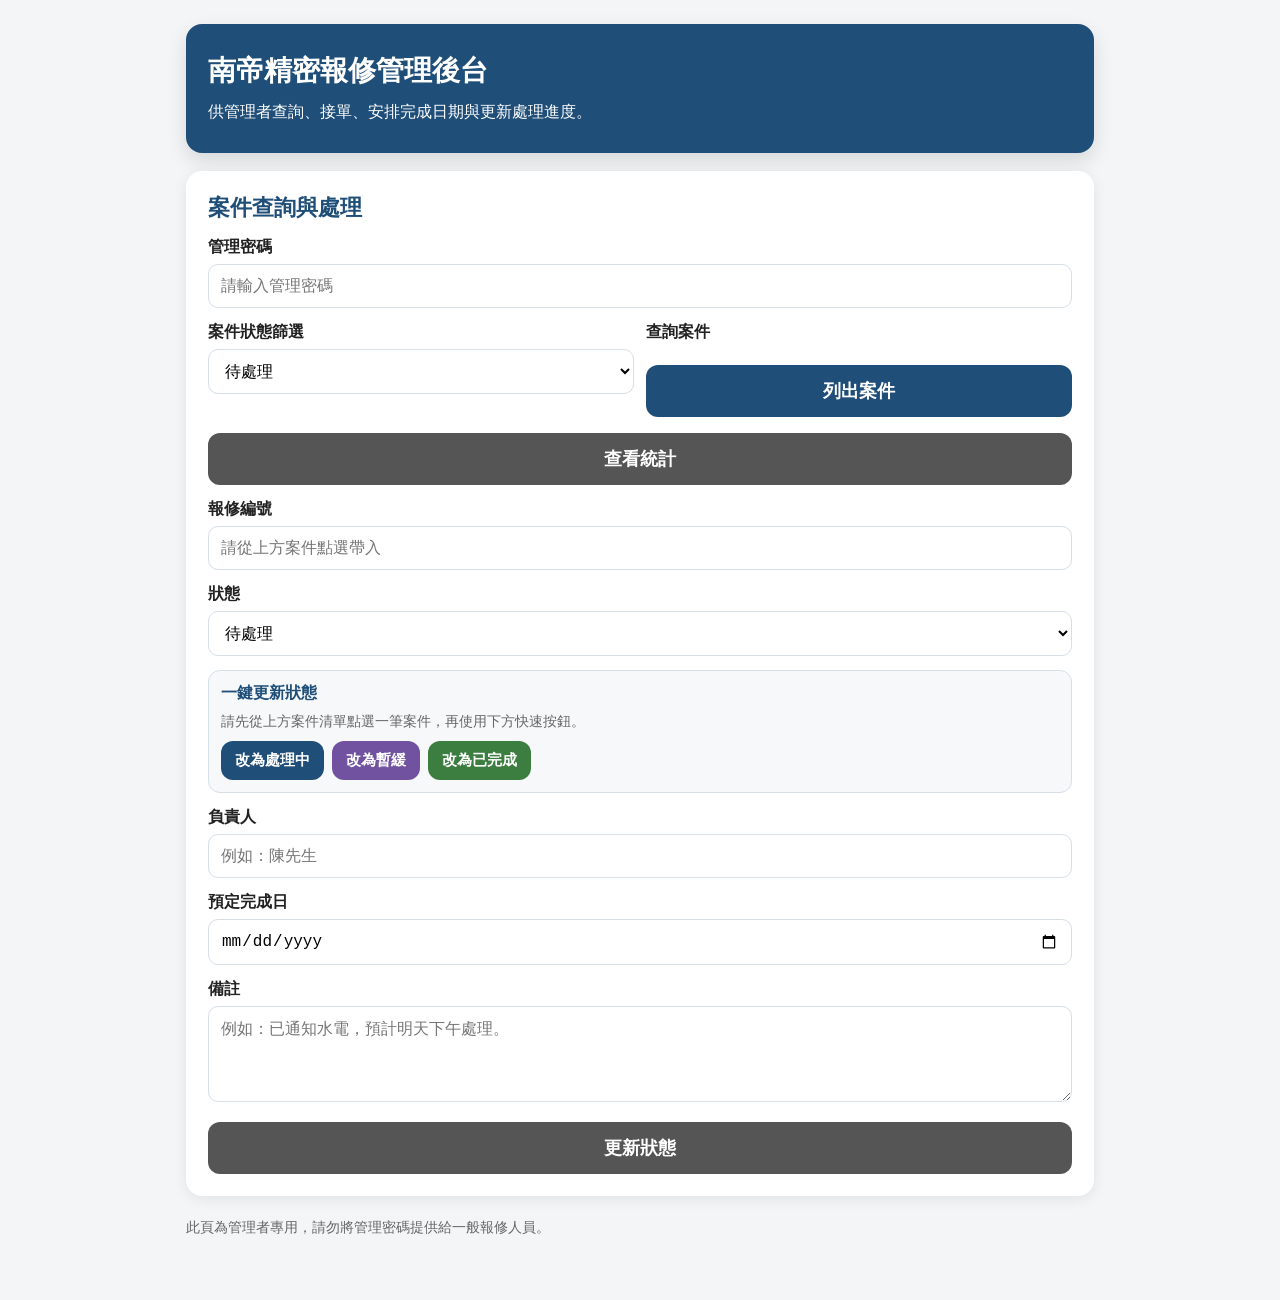
==== admin.html @ 5eed3d96 "Create separate admin dashboard" ====
<!DOCTYPE html>
<html lang="zh-Hant">
<head>
  <meta charset="UTF-8">
  <meta name="viewport" content="width=device-width, initial-scale=1.0">
  <title>南帝精密報修管理後台</title>
  <style>
    :root{--main:#1f4e79;--bg:#f3f5f7;--border:#d6dee7;--good:#eaf7ea;--bad:#fff0f0}
    *{box-sizing:border-box}body{margin:0;font-family:"Microsoft JhengHei",Arial,sans-serif;background:var(--bg);color:#222}.wrap{max-width:940px;margin:0 auto;padding:24px 16px 60px}.hero{background:var(--main);color:#fff;padding:28px 22px;border-radius:16px;margin-bottom:18px;box-shadow:0 8px 20px rgba(0,0,0,.12)}.hero h1{margin:0 0 8px;font-size:28px}.hero p{margin:0;line-height:1.7}.card{background:#fff;border-radius:16px;padding:22px;box-shadow:0 3px 14px rgba(0,0,0,.08);margin-bottom:18px}.card h2{margin:0 0 14px;font-size:22px;color:var(--main)}label{display:block;font-weight:bold;margin:14px 0 6px}input,select,textarea{width:100%;border:1px solid var(--border);border-radius:10px;padding:12px;font-size:16px;background:#fff}textarea{min-height:96px;resize:vertical}.grid2{display:grid;grid-template-columns:1fr 1fr;gap:12px}.hint{color:#666;font-size:14px;line-height:1.6;margin-top:6px}.btn{width:100%;margin-top:16px;border:0;border-radius:12px;padding:14px 18px;color:#fff;background:var(--main);font-size:18px;font-weight:bold;cursor:pointer}.btn.secondary{background:#555}.btn:disabled{opacity:.6;cursor:not-allowed}.result{display:none;margin-top:16px;padding:14px;border-radius:12px;line-height:1.7;background:#eef6ff}.success{background:var(--good)!important;border-left:5px solid #3c9d40}.error{background:var(--bad)!important;border-left:5px solid #d33}.repair-item{border:1px solid #d9e1ea;border-radius:12px;padding:14px;margin-top:12px;background:#fff}.repair-item.urgent{background:#ffeaea;border-left:5px solid #d33}.repair-id{font-size:18px;font-weight:bold;color:var(--main);margin-bottom:8px}.status{display:inline-block;font-weight:bold;border-radius:999px;padding:4px 10px;margin-bottom:8px;background:#eee}.waiting{background:#fff2cc}.doing{background:#d9eaf7}.done{background:#d9ead3}.hold{background:#eadcf8}.row{line-height:1.8;word-break:break-word}a{color:var(--main);font-weight:bold}.mini-btn{width:auto;margin:9px 0 0;padding:9px 14px;font-size:15px;border-radius:10px}.quick-actions{margin-top:14px;background:#f6f8fa;border:1px solid var(--border);border-radius:12px;padding:12px}.quick-title{color:var(--main);font-weight:bold}.quick-btn{width:auto;margin:8px 8px 0 0;padding:10px 14px;font-size:15px}.quick-btn.purple{background:#7052a0}.quick-btn.green{background:#3c7d40}.admin-selected{display:none;background:#fff8e1;border-left:5px solid #f6b400;padding:12px;border-radius:12px;margin-top:14px;line-height:1.7}.stats-grid{display:grid;grid-template-columns:repeat(4,1fr);gap:10px;margin-top:10px}.stat-box{border:1px solid var(--border);background:#fff;border-radius:12px;padding:12px}.stat-num{font-size:24px;font-weight:bold;color:var(--main)}.footer-note{color:#666;font-size:14px;line-height:1.7;margin-top:20px}@media(max-width:700px){.hero h1{font-size:24px}.card{padding:18px}.grid2,.stats-grid{grid-template-columns:1fr}}
  </style>
</head>
<body>
<div class="wrap">
  <div class="hero"><h1>南帝精密報修管理後台</h1><p>供管理者查詢、接單、安排完成日期與更新處理進度。</p></div>
  <section class="card">
    <h2>案件查詢與處理</h2>
    <form id="adminForm">
      <label>管理密碼</label><input type="password" name="password" id="adminPassword" required placeholder="請輸入管理密碼">
      <div class="grid2">
        <div><label>案件狀態篩選</label><select id="adminListStatus"><option>待處理</option><option>處理中</option><option>暫緩</option><option>已完成</option><option>全部</option></select></div>
        <div><label>查詢案件</label><button type="button" class="btn" onclick="loadAdminRepairs()">列出案件</button></div>
      </div>
      <button type="button" class="btn secondary" onclick="loadStats()">查看統計</button>
      <div id="adminStatsResult" class="result"></div>
      <div id="adminListResult" class="result"></div>
      <div id="adminSelectedInfo" class="admin-selected"></div>

      <label>報修編號</label><input type="text" name="caseId" id="adminCaseId" required placeholder="請從上方案件點選帶入">
      <label>狀態</label><select name="status" id="adminStatus" required><option>待處理</option><option>處理中</option><option>已完成</option><option>暫緩</option></select>
      <div class="quick-actions"><div class="quick-title">一鍵更新狀態</div><div class="hint">請先從上方案件清單點選一筆案件，再使用下方快速按鈕。</div><button type="button" class="btn quick-btn" onclick="quickSet('處理中')">改為處理中</button><button type="button" class="btn quick-btn purple" onclick="quickSet('暫緩')">改為暫緩</button><button type="button" class="btn quick-btn green" onclick="quickSet('已完成')">改為已完成</button></div>
      <label>負責人</label><input type="text" name="owner" id="adminOwner" placeholder="例如：陳先生">
      <label>預定完成日</label><input type="date" name="dueDate" id="adminDueDate">
      <label>備註</label><textarea name="note" id="adminNote" placeholder="例如：已通知水電，預計明天下午處理。"></textarea>
      <button id="submitAdminBtn" class="btn secondary" type="submit">更新狀態</button>
    </form>
    <div id="adminResult" class="result"></div>
  </section>
  <div class="footer-note">此頁為管理者專用，請勿將管理密碼提供給一般報修人員。</div>
</div>
<script>
const GAS_WEBAPP_URL='https://script.google.com/macros/s/AKfycbwZGtu0iZI4AavFB39zEygscZorsvTIdnniu2EJqHiKjo76A5WQ3G32F8M7O5M1Nfdqcw/exec';
let adminRepairCache=[];
function showResult(id,html,type='success'){const b=document.getElementById(id);b.innerHTML=html;b.className='result '+type;b.style.display='block'}
function formToParams(form){const fd=new FormData(form),p=new URLSearchParams();for(const[k,v]of fd.entries())p.append(k,v);return p}
function jsonp(box,url,callback){const name='cb_'+Date.now()+'_'+Math.floor(Math.random()*999),script=document.createElement('script');window[name]=data=>{callback(data);delete window[name];script.remove()};script.src=url+'&callback='+name;script.onerror=()=>showResult(box,'讀取失敗，請確認 GAS 已重新部署。','error');document.body.appendChild(script)}
function loadAdminRepairs(){const password=document.getElementById('adminPassword').value.trim(),status=document.getElementById('adminListStatus').value;if(!password){showResult('adminListResult','請先輸入管理密碼。','error');return}clearSelection();showResult('adminListResult','案件讀取中…','success');jsonp('adminListResult',GAS_WEBAPP_URL+'?action=listRepairs&password='+encodeURIComponent(password)+'&status='+encodeURIComponent(status),renderAdminList)}
function renderAdminList(data){if(!data.success){showResult('adminListResult',data.message||'讀取失敗。','error');return}adminRepairCache=data.results||[];if(!adminRepairCache.length){showResult('adminListResult','目前沒有符合條件的案件。','success');return}let html=`<strong>${escapeHtml(document.getElementById('adminListStatus').value)}：${data.count} 筆</strong>`;adminRepairCache.forEach((item,i)=>{const urgent=item['緊急程度']==='急件'||item['緊急程度']==='停工／危險'?' urgent':'',photo=item['照片連結']?`<div class="row"><strong>照片：</strong><a href="${escapeHtml(item['照片連結'])}" target="_blank" rel="noopener">查看照片</a></div>`:'<div class="row"><strong>照片：</strong>-</div>';html+=`<div class="repair-item${urgent}"><div class="repair-id">${escapeHtml(item['報修編號'])}</div><div class="status ${statusClass(item['狀態'])}">${escapeHtml(item['狀態']||'待處理')}</div><div class="row"><strong>建立時間：</strong>${escapeHtml(item['建立時間'])}</div><div class="row"><strong>報修人：</strong>${escapeHtml(item['姓名'])}　${escapeHtml(item['部門']||'')}</div><div class="row"><strong>地點：</strong>${escapeHtml(item['地點'])}</div><div class="row"><strong>類型／緊急：</strong>${escapeHtml(item['問題類型'])}／${escapeHtml(item['緊急程度']||'一般')}</div><div class="row"><strong>問題：</strong>${escapeHtml(item['問題說明'])}</div>${photo}<div class="row"><strong>負責人：</strong>${escapeHtml(item['負責人']||'-')}</div><div class="row"><strong>預定完成日：</strong>${escapeHtml(item['預定完成日']||'-')}</div><div class="row"><strong>備註：</strong>${escapeHtml(item['備註']||'-')}</div><button type="button" class="btn mini-btn" onclick="selectCase(${i})">選擇此案件</button></div>`});showResult('adminListResult',html,'success')}
function loadStats(){const password=document.getElementById('adminPassword').value.trim();if(!password){showResult('adminStatsResult','請先輸入管理密碼。','error');return}jsonp('adminStatsResult',GAS_WEBAPP_URL+'?action=stats&password='+encodeURIComponent(password),renderStats)}
function renderStats(data){if(!data.success){showResult('adminStatsResult',data.message||'統計讀取失敗。','error');return}const s=data.stats||{};let html='<strong>案件統計</strong><div class="stats-grid">';['全部','待處理','處理中','暫緩','已完成','逾期','本月新增','平均完成天數'].forEach(k=>{html+=`<div class="stat-box"><div>${k}</div><div class="stat-num">${escapeHtml(s[k]??0)}</div></div>`});html+='</div>';showResult('adminStatsResult',html,'success')}
function clearSelection(){document.getElementById('adminCaseId').value='';document.getElementById('adminStatus').value='待處理';document.getElementById('adminOwner').value='';document.getElementById('adminDueDate').value='';document.getElementById('adminNote').value='';document.getElementById('adminSelectedInfo').style.display='none';document.getElementById('adminResult').style.display='none'}
function selectCase(index){const item=adminRepairCache[index];if(!item)return;const oldStatus=item['狀態']||'待處理',newStatus=oldStatus==='待處理'?'處理中':oldStatus;document.getElementById('adminCaseId').value=item['報修編號']||'';document.getElementById('adminStatus').value=newStatus;document.getElementById('adminOwner').value=item['負責人']||'';document.getElementById('adminDueDate').value=toDateInput(item['預定完成日']);document.getElementById('adminNote').value=item['備註']||'';const b=document.getElementById('adminSelectedInfo');b.innerHTML=`<strong>已選擇案件：</strong>${escapeHtml(item['報修編號'])}<br><strong>地點：</strong>${escapeHtml(item['地點'])}<br><strong>問題：</strong>${escapeHtml(item['問題說明'])}<br><strong>原本狀態：</strong>${escapeHtml(oldStatus)}<br><strong>準備更新狀態：</strong>${escapeHtml(newStatus)}`;b.style.display='block';b.scrollIntoView({behavior:'smooth',block:'center'})}
function quickSet(status){if(!document.getElementById('adminCaseId').value){showResult('adminResult','請先選擇案件。','error');return}document.getElementById('adminStatus').value=status;if(status==='已完成'&&!document.getElementById('adminNote').value)document.getElementById('adminNote').value='已完成處理。';document.getElementById('adminForm').requestSubmit()}
document.getElementById('adminForm').addEventListener('submit',async function(e){e.preventDefault();if(!document.getElementById('adminCaseId').value){showResult('adminResult','請先選擇案件。','error');return}const btn=document.getElementById('submitAdminBtn'),params=formToParams(this);params.append('action','update');btn.disabled=true;btn.innerText='更新中...';showResult('adminResult','更新中，請稍候…','success');try{await fetch(GAS_WEBAPP_URL,{method:'POST',mode:'no-cors',body:params});showResult('adminResult','已送出更新，系統將重新整理案件列表。','success');setTimeout(loadAdminRepairs,900)}catch(error){showResult('adminResult','更新失敗，請稍後再試。','error')}finally{btn.disabled=false;btn.innerText='更新狀態'}})
function toDateInput(value){const m=String(value||'').trim().match(/^(\d{4})[\/\-](\d{1,2})[\/\-](\d{1,2})/);return m?`${m[1]}-${String(m[2]).padStart(2,'0')}-${String(m[3]).padStart(2,'0')}`:''}
function statusClass(s){return s==='待處理'?'waiting':s==='處理中'?'doing':s==='已完成'?'done':s==='暫緩'?'hold':''}
function escapeHtml(text){return String(text??'').replaceAll('&','&amp;').replaceAll('<','&lt;').replaceAll('>','&gt;').replaceAll('"','&quot;').replaceAll("'",'&#039;')}
</script>
</body>
</html>
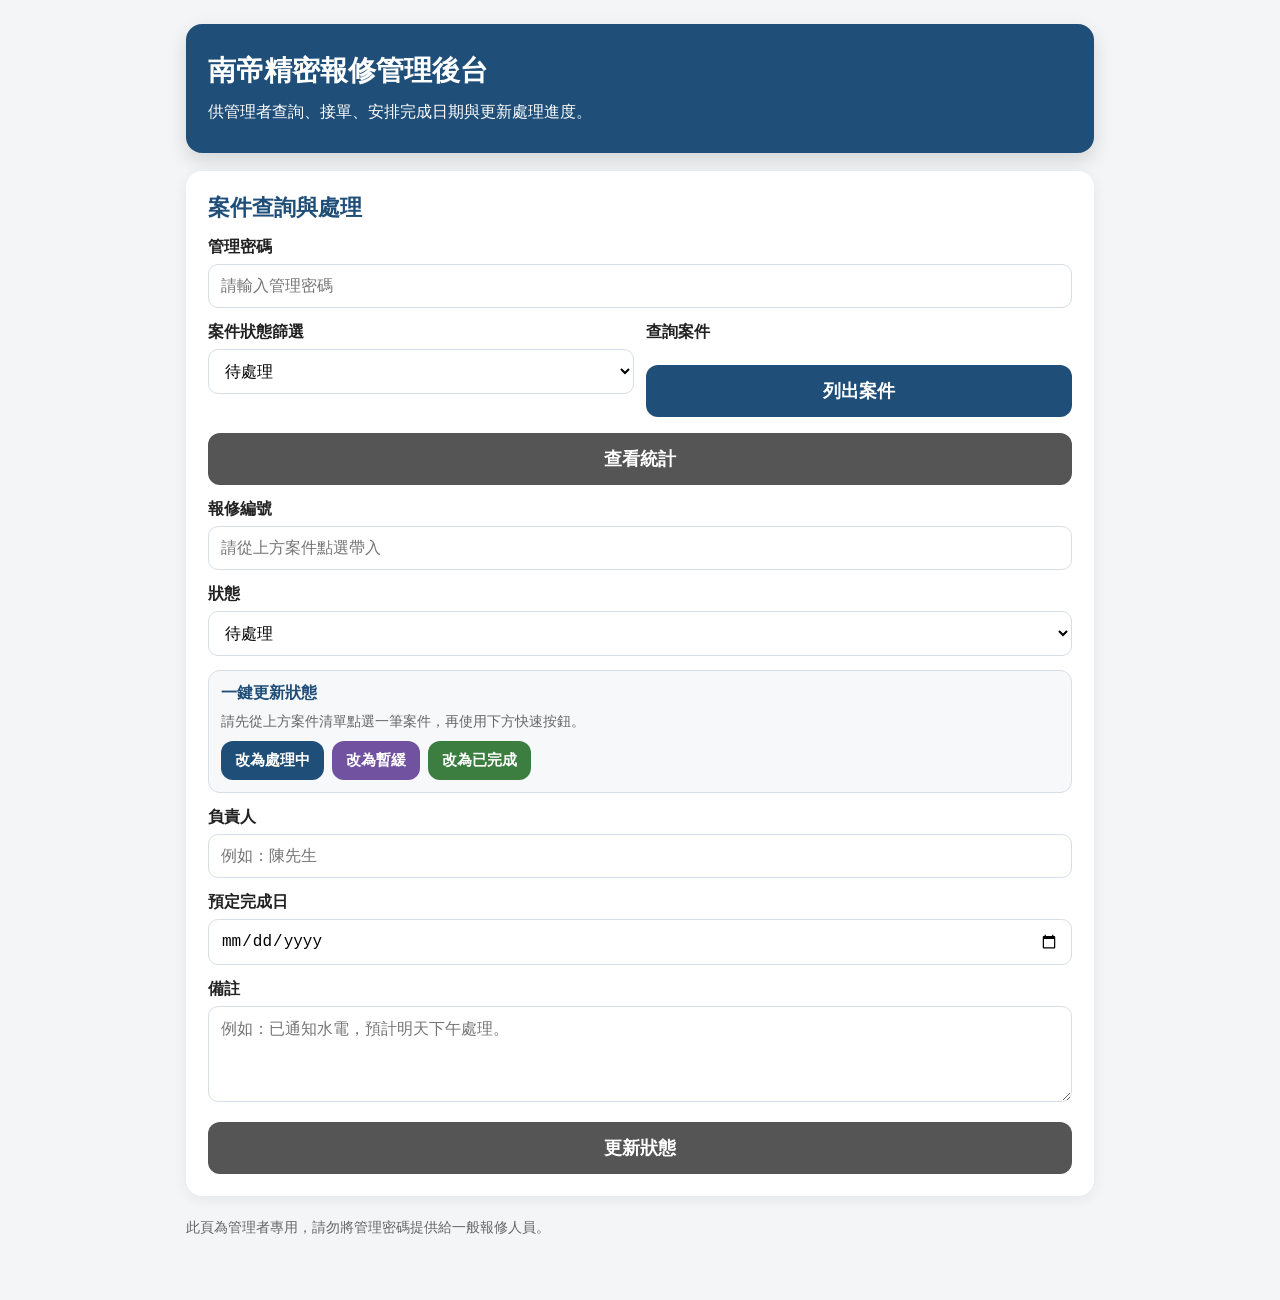
==== commit 87862360: "Display up to three repair photos in admin dashboard" ====
--- a/admin.html
+++ b/admin.html
@@ -1,59 +1,27 @@
 <!DOCTYPE html>
 <html lang="zh-Hant">
 <head>
-  <meta charset="UTF-8">
-  <meta name="viewport" content="width=device-width, initial-scale=1.0">
-  <title>南帝精密報修管理後台</title>
-  <style>
-    :root{--main:#1f4e79;--bg:#f3f5f7;--border:#d6dee7;--good:#eaf7ea;--bad:#fff0f0}
-    *{box-sizing:border-box}body{margin:0;font-family:"Microsoft JhengHei",Arial,sans-serif;background:var(--bg);color:#222}.wrap{max-width:940px;margin:0 auto;padding:24px 16px 60px}.hero{background:var(--main);color:#fff;padding:28px 22px;border-radius:16px;margin-bottom:18px;box-shadow:0 8px 20px rgba(0,0,0,.12)}.hero h1{margin:0 0 8px;font-size:28px}.hero p{margin:0;line-height:1.7}.card{background:#fff;border-radius:16px;padding:22px;box-shadow:0 3px 14px rgba(0,0,0,.08);margin-bottom:18px}.card h2{margin:0 0 14px;font-size:22px;color:var(--main)}label{display:block;font-weight:bold;margin:14px 0 6px}input,select,textarea{width:100%;border:1px solid var(--border);border-radius:10px;padding:12px;font-size:16px;background:#fff}textarea{min-height:96px;resize:vertical}.grid2{display:grid;grid-template-columns:1fr 1fr;gap:12px}.hint{color:#666;font-size:14px;line-height:1.6;margin-top:6px}.btn{width:100%;margin-top:16px;border:0;border-radius:12px;padding:14px 18px;color:#fff;background:var(--main);font-size:18px;font-weight:bold;cursor:pointer}.btn.secondary{background:#555}.btn:disabled{opacity:.6;cursor:not-allowed}.result{display:none;margin-top:16px;padding:14px;border-radius:12px;line-height:1.7;background:#eef6ff}.success{background:var(--good)!important;border-left:5px solid #3c9d40}.error{background:var(--bad)!important;border-left:5px solid #d33}.repair-item{border:1px solid #d9e1ea;border-radius:12px;padding:14px;margin-top:12px;background:#fff}.repair-item.urgent{background:#ffeaea;border-left:5px solid #d33}.repair-id{font-size:18px;font-weight:bold;color:var(--main);margin-bottom:8px}.status{display:inline-block;font-weight:bold;border-radius:999px;padding:4px 10px;margin-bottom:8px;background:#eee}.waiting{background:#fff2cc}.doing{background:#d9eaf7}.done{background:#d9ead3}.hold{background:#eadcf8}.row{line-height:1.8;word-break:break-word}a{color:var(--main);font-weight:bold}.mini-btn{width:auto;margin:9px 0 0;padding:9px 14px;font-size:15px;border-radius:10px}.quick-actions{margin-top:14px;background:#f6f8fa;border:1px solid var(--border);border-radius:12px;padding:12px}.quick-title{color:var(--main);font-weight:bold}.quick-btn{width:auto;margin:8px 8px 0 0;padding:10px 14px;font-size:15px}.quick-btn.purple{background:#7052a0}.quick-btn.green{background:#3c7d40}.admin-selected{display:none;background:#fff8e1;border-left:5px solid #f6b400;padding:12px;border-radius:12px;margin-top:14px;line-height:1.7}.stats-grid{display:grid;grid-template-columns:repeat(4,1fr);gap:10px;margin-top:10px}.stat-box{border:1px solid var(--border);background:#fff;border-radius:12px;padding:12px}.stat-num{font-size:24px;font-weight:bold;color:var(--main)}.footer-note{color:#666;font-size:14px;line-height:1.7;margin-top:20px}@media(max-width:700px){.hero h1{font-size:24px}.card{padding:18px}.grid2,.stats-grid{grid-template-columns:1fr}}
-  </style>
-</head>
-<body>
-<div class="wrap">
-  <div class="hero"><h1>南帝精密報修管理後台</h1><p>供管理者查詢、接單、安排完成日期與更新處理進度。</p></div>
-  <section class="card">
-    <h2>案件查詢與處理</h2>
-    <form id="adminForm">
-      <label>管理密碼</label><input type="password" name="password" id="adminPassword" required placeholder="請輸入管理密碼">
-      <div class="grid2">
-        <div><label>案件狀態篩選</label><select id="adminListStatus"><option>待處理</option><option>處理中</option><option>暫緩</option><option>已完成</option><option>全部</option></select></div>
-        <div><label>查詢案件</label><button type="button" class="btn" onclick="loadAdminRepairs()">列出案件</button></div>
-      </div>
-      <button type="button" class="btn secondary" onclick="loadStats()">查看統計</button>
-      <div id="adminStatsResult" class="result"></div>
-      <div id="adminListResult" class="result"></div>
-      <div id="adminSelectedInfo" class="admin-selected"></div>
-
-      <label>報修編號</label><input type="text" name="caseId" id="adminCaseId" required placeholder="請從上方案件點選帶入">
-      <label>狀態</label><select name="status" id="adminStatus" required><option>待處理</option><option>處理中</option><option>已完成</option><option>暫緩</option></select>
-      <div class="quick-actions"><div class="quick-title">一鍵更新狀態</div><div class="hint">請先從上方案件清單點選一筆案件，再使用下方快速按鈕。</div><button type="button" class="btn quick-btn" onclick="quickSet('處理中')">改為處理中</button><button type="button" class="btn quick-btn purple" onclick="quickSet('暫緩')">改為暫緩</button><button type="button" class="btn quick-btn green" onclick="quickSet('已完成')">改為已完成</button></div>
-      <label>負責人</label><input type="text" name="owner" id="adminOwner" placeholder="例如：陳先生">
-      <label>預定完成日</label><input type="date" name="dueDate" id="adminDueDate">
-      <label>備註</label><textarea name="note" id="adminNote" placeholder="例如：已通知水電，預計明天下午處理。"></textarea>
-      <button id="submitAdminBtn" class="btn secondary" type="submit">更新狀態</button>
-    </form>
-    <div id="adminResult" class="result"></div>
-  </section>
-  <div class="footer-note">此頁為管理者專用，請勿將管理密碼提供給一般報修人員。</div>
-</div>
+<meta charset="UTF-8"><meta name="viewport" content="width=device-width, initial-scale=1.0"><title>南帝精密報修管理後台</title>
+<style>
+:root{--main:#1f4e79;--bg:#f3f5f7;--border:#d6dee7;--good:#eaf7ea;--bad:#fff0f0}*{box-sizing:border-box}body{margin:0;font-family:"Microsoft JhengHei",Arial,sans-serif;background:var(--bg);color:#222}.wrap{max-width:940px;margin:0 auto;padding:24px 16px 60px}.hero{background:var(--main);color:#fff;padding:28px 22px;border-radius:16px;margin-bottom:18px;box-shadow:0 8px 20px #0002}.hero h1{margin:0 0 8px;font-size:28px}.hero p{margin:0;line-height:1.7}.card{background:#fff;border-radius:16px;padding:22px;box-shadow:0 3px 14px #0001;margin-bottom:18px}.card h2{margin:0 0 14px;font-size:22px;color:var(--main)}label{display:block;font-weight:bold;margin:14px 0 6px}input,select,textarea{width:100%;border:1px solid var(--border);border-radius:10px;padding:12px;font-size:16px;background:#fff}textarea{min-height:96px;resize:vertical}.grid2{display:grid;grid-template-columns:1fr 1fr;gap:12px}.hint{color:#666;font-size:14px;line-height:1.6;margin-top:6px}.btn{width:100%;margin-top:16px;border:0;border-radius:12px;padding:14px 18px;color:#fff;background:var(--main);font-size:18px;font-weight:bold;cursor:pointer}.btn.secondary{background:#555}.btn:disabled{opacity:.6;cursor:not-allowed}.result{display:none;margin-top:16px;padding:14px;border-radius:12px;line-height:1.7;background:#eef6ff}.success{background:var(--good)!important;border-left:5px solid #3c9d40}.error{background:var(--bad)!important;border-left:5px solid #d33}.repair-item{border:1px solid #d9e1ea;border-radius:12px;padding:14px;margin-top:12px;background:#fff}.repair-item.urgent{background:#ffeaea;border-left:5px solid #d33}.repair-id{font-size:18px;font-weight:bold;color:var(--main);margin-bottom:8px}.status{display:inline-block;font-weight:bold;border-radius:999px;padding:4px 10px;margin-bottom:8px;background:#eee}.waiting{background:#fff2cc}.doing{background:#d9eaf7}.done{background:#d9ead3}.hold{background:#eadcf8}.row{line-height:1.8;word-break:break-word}a{color:var(--main);font-weight:bold}.mini-btn{width:auto;margin:9px 0 0;padding:9px 14px;font-size:15px;border-radius:10px}.quick-actions{margin-top:14px;background:#f6f8fa;border:1px solid var(--border);border-radius:12px;padding:12px}.quick-title{color:var(--main);font-weight:bold}.quick-btn{width:auto;margin:8px 8px 0 0;padding:10px 14px;font-size:15px}.quick-btn.purple{background:#7052a0}.quick-btn.green{background:#3c7d40}.admin-selected{display:none;background:#fff8e1;border-left:5px solid #f6b400;padding:12px;border-radius:12px;margin-top:14px;line-height:1.7}.stats-grid{display:grid;grid-template-columns:repeat(4,1fr);gap:10px;margin-top:10px}.stat-box{border:1px solid var(--border);background:#fff;border-radius:12px;padding:12px}.stat-num{font-size:24px;font-weight:bold;color:var(--main)}.footer-note{color:#666;font-size:14px;line-height:1.7;margin-top:20px}@media(max-width:700px){.hero h1{font-size:24px}.card{padding:18px}.grid2,.stats-grid{grid-template-columns:1fr}}
+</style></head>
+<body><div class="wrap"><div class="hero"><h1>南帝精密報修管理後台</h1><p>供管理者查詢、接單、安排完成日期與更新處理進度。</p></div>
+<section class="card"><h2>案件查詢與處理</h2><form id="adminForm">
+<label>管理密碼</label><input type="password" name="password" id="adminPassword" required placeholder="請輸入管理密碼">
+<div class="grid2"><div><label>案件狀態篩選</label><select id="adminListStatus"><option>待處理</option><option>處理中</option><option>暫緩</option><option>已完成</option><option>全部</option></select></div><div><label>查詢案件</label><button type="button" class="btn" onclick="loadAdminRepairs()">列出案件</button></div></div>
+<button type="button" class="btn secondary" onclick="loadStats()">查看統計</button><div id="adminStatsResult" class="result"></div><div id="adminListResult" class="result"></div><div id="adminSelectedInfo" class="admin-selected"></div>
+<label>報修編號</label><input type="text" name="caseId" id="adminCaseId" required placeholder="請從上方案件點選帶入">
+<label>狀態</label><select name="status" id="adminStatus" required><option>待處理</option><option>處理中</option><option>已完成</option><option>暫緩</option></select>
+<div class="quick-actions"><div class="quick-title">一鍵更新狀態</div><div class="hint">請先從上方案件清單點選一筆案件，再使用下方快速按鈕。</div><button type="button" class="btn quick-btn" onclick="quickSet('處理中')">改為處理中</button><button type="button" class="btn quick-btn purple" onclick="quickSet('暫緩')">改為暫緩</button><button type="button" class="btn quick-btn green" onclick="quickSet('已完成')">改為已完成</button></div>
+<label>負責人</label><input type="text" name="owner" id="adminOwner" placeholder="例如：陳先生"><label>預定完成日</label><input type="date" name="dueDate" id="adminDueDate"><label>備註</label><textarea name="note" id="adminNote" placeholder="例如：已通知水電，預計明天下午處理。"></textarea><button id="submitAdminBtn" class="btn secondary" type="submit">更新狀態</button></form><div id="adminResult" class="result"></div></section><div class="footer-note">此頁為管理者專用，請勿將管理密碼提供給一般報修人員。</div></div>
 <script>
-const GAS_WEBAPP_URL='https://script.google.com/macros/s/AKfycbwZGtu0iZI4AavFB39zEygscZorsvTIdnniu2EJqHiKjo76A5WQ3G32F8M7O5M1Nfdqcw/exec';
-let adminRepairCache=[];
-function showResult(id,html,type='success'){const b=document.getElementById(id);b.innerHTML=html;b.className='result '+type;b.style.display='block'}
-function formToParams(form){const fd=new FormData(form),p=new URLSearchParams();for(const[k,v]of fd.entries())p.append(k,v);return p}
-function jsonp(box,url,callback){const name='cb_'+Date.now()+'_'+Math.floor(Math.random()*999),script=document.createElement('script');window[name]=data=>{callback(data);delete window[name];script.remove()};script.src=url+'&callback='+name;script.onerror=()=>showResult(box,'讀取失敗，請確認 GAS 已重新部署。','error');document.body.appendChild(script)}
+const GAS_WEBAPP_URL='https://script.google.com/macros/s/AKfycbwZGtu0iZI4AavFB39zEygscZorsvTIdnniu2EJqHiKjo76A5WQ3G32F8M7O5M1Nfdqcw/exec';let adminRepairCache=[];
+function showResult(id,html,type='success'){const b=document.getElementById(id);b.innerHTML=html;b.className='result '+type;b.style.display='block'}function formToParams(form){const fd=new FormData(form),p=new URLSearchParams();for(const[k,v]of fd.entries())p.append(k,v);return p}function jsonp(box,url,callback){const name='cb_'+Date.now()+'_'+Math.floor(Math.random()*999),script=document.createElement('script');window[name]=data=>{callback(data);delete window[name];script.remove()};script.src=url+'&callback='+name;script.onerror=()=>showResult(box,'讀取失敗，請確認 GAS 已重新部署。','error');document.body.appendChild(script)}
 function loadAdminRepairs(){const password=document.getElementById('adminPassword').value.trim(),status=document.getElementById('adminListStatus').value;if(!password){showResult('adminListResult','請先輸入管理密碼。','error');return}clearSelection();showResult('adminListResult','案件讀取中…','success');jsonp('adminListResult',GAS_WEBAPP_URL+'?action=listRepairs&password='+encodeURIComponent(password)+'&status='+encodeURIComponent(status),renderAdminList)}
-function renderAdminList(data){if(!data.success){showResult('adminListResult',data.message||'讀取失敗。','error');return}adminRepairCache=data.results||[];if(!adminRepairCache.length){showResult('adminListResult','目前沒有符合條件的案件。','success');return}let html=`<strong>${escapeHtml(document.getElementById('adminListStatus').value)}：${data.count} 筆</strong>`;adminRepairCache.forEach((item,i)=>{const urgent=item['緊急程度']==='急件'||item['緊急程度']==='停工／危險'?' urgent':'',photo=item['照片連結']?`<div class="row"><strong>照片：</strong><a href="${escapeHtml(item['照片連結'])}" target="_blank" rel="noopener">查看照片</a></div>`:'<div class="row"><strong>照片：</strong>-</div>';html+=`<div class="repair-item${urgent}"><div class="repair-id">${escapeHtml(item['報修編號'])}</div><div class="status ${statusClass(item['狀態'])}">${escapeHtml(item['狀態']||'待處理')}</div><div class="row"><strong>建立時間：</strong>${escapeHtml(item['建立時間'])}</div><div class="row"><strong>報修人：</strong>${escapeHtml(item['姓名'])}　${escapeHtml(item['部門']||'')}</div><div class="row"><strong>地點：</strong>${escapeHtml(item['地點'])}</div><div class="row"><strong>類型／緊急：</strong>${escapeHtml(item['問題類型'])}／${escapeHtml(item['緊急程度']||'一般')}</div><div class="row"><strong>問題：</strong>${escapeHtml(item['問題說明'])}</div>${photo}<div class="row"><strong>負責人：</strong>${escapeHtml(item['負責人']||'-')}</div><div class="row"><strong>預定完成日：</strong>${escapeHtml(item['預定完成日']||'-')}</div><div class="row"><strong>備註：</strong>${escapeHtml(item['備註']||'-')}</div><button type="button" class="btn mini-btn" onclick="selectCase(${i})">選擇此案件</button></div>`});showResult('adminListResult',html,'success')}
-function loadStats(){const password=document.getElementById('adminPassword').value.trim();if(!password){showResult('adminStatsResult','請先輸入管理密碼。','error');return}jsonp('adminStatsResult',GAS_WEBAPP_URL+'?action=stats&password='+encodeURIComponent(password),renderStats)}
-function renderStats(data){if(!data.success){showResult('adminStatsResult',data.message||'統計讀取失敗。','error');return}const s=data.stats||{};let html='<strong>案件統計</strong><div class="stats-grid">';['全部','待處理','處理中','暫緩','已完成','逾期','本月新增','平均完成天數'].forEach(k=>{html+=`<div class="stat-box"><div>${k}</div><div class="stat-num">${escapeHtml(s[k]??0)}</div></div>`});html+='</div>';showResult('adminStatsResult',html,'success')}
-function clearSelection(){document.getElementById('adminCaseId').value='';document.getElementById('adminStatus').value='待處理';document.getElementById('adminOwner').value='';document.getElementById('adminDueDate').value='';document.getElementById('adminNote').value='';document.getElementById('adminSelectedInfo').style.display='none';document.getElementById('adminResult').style.display='none'}
-function selectCase(index){const item=adminRepairCache[index];if(!item)return;const oldStatus=item['狀態']||'待處理',newStatus=oldStatus==='待處理'?'處理中':oldStatus;document.getElementById('adminCaseId').value=item['報修編號']||'';document.getElementById('adminStatus').value=newStatus;document.getElementById('adminOwner').value=item['負責人']||'';document.getElementById('adminDueDate').value=toDateInput(item['預定完成日']);document.getElementById('adminNote').value=item['備註']||'';const b=document.getElementById('adminSelectedInfo');b.innerHTML=`<strong>已選擇案件：</strong>${escapeHtml(item['報修編號'])}<br><strong>地點：</strong>${escapeHtml(item['地點'])}<br><strong>問題：</strong>${escapeHtml(item['問題說明'])}<br><strong>原本狀態：</strong>${escapeHtml(oldStatus)}<br><strong>準備更新狀態：</strong>${escapeHtml(newStatus)}`;b.style.display='block';b.scrollIntoView({behavior:'smooth',block:'center'})}
+function photoLinks(item){let links=[];['照片連結','照片連結2','照片連結3'].forEach((key,i)=>{if(item[key])links.push(`<a href="${escapeHtml(item[key])}" target="_blank" rel="noopener">查看照片 ${i+1}</a>`)});return links.length?`<div class="row"><strong>照片：</strong>${links.join('　')}</div>`:'<div class="row"><strong>照片：</strong>-</div>'}
+function renderAdminList(data){if(!data.success){showResult('adminListResult',data.message||'讀取失敗。','error');return}adminRepairCache=data.results||[];if(!adminRepairCache.length){showResult('adminListResult','目前沒有符合條件的案件。','success');return}let html=`<strong>${escapeHtml(document.getElementById('adminListStatus').value)}：${data.count} 筆</strong>`;adminRepairCache.forEach((item,i)=>{const urgent=item['緊急程度']==='急件'||item['緊急程度']==='停工／危險'?' urgent':'';html+=`<div class="repair-item${urgent}"><div class="repair-id">${escapeHtml(item['報修編號'])}</div><div class="status ${statusClass(item['狀態'])}">${escapeHtml(item['狀態']||'待處理')}</div><div class="row"><strong>建立時間：</strong>${escapeHtml(item['建立時間'])}</div><div class="row"><strong>報修人：</strong>${escapeHtml(item['姓名'])}　${escapeHtml(item['部門']||'')}</div><div class="row"><strong>地點：</strong>${escapeHtml(item['地點'])}</div><div class="row"><strong>類型／緊急：</strong>${escapeHtml(item['問題類型'])}／${escapeHtml(item['緊急程度']||'一般')}</div><div class="row"><strong>問題：</strong>${escapeHtml(item['問題說明'])}</div>${photoLinks(item)}<div class="row"><strong>負責人：</strong>${escapeHtml(item['負責人']||'-')}</div><div class="row"><strong>預定完成日：</strong>${escapeHtml(item['預定完成日']||'-')}</div><div class="row"><strong>備註：</strong>${escapeHtml(item['備註']||'-')}</div><button type="button" class="btn mini-btn" onclick="selectCase(${i})">選擇此案件</button></div>`});showResult('adminListResult',html,'success')}
+function loadStats(){const password=document.getElementById('adminPassword').value.trim();if(!password){showResult('adminStatsResult','請先輸入管理密碼。','error');return}jsonp('adminStatsResult',GAS_WEBAPP_URL+'?action=stats&password='+encodeURIComponent(password),renderStats)}function renderStats(data){if(!data.success){showResult('adminStatsResult',data.message||'統計讀取失敗。','error');return}const s=data.stats||{};let html='<strong>案件統計</strong><div class="stats-grid">';['全部','待處理','處理中','暫緩','已完成','逾期','本月新增','平均完成天數'].forEach(k=>{html+=`<div class="stat-box"><div>${k}</div><div class="stat-num">${escapeHtml(s[k]??0)}</div></div>`});html+='</div>';showResult('adminStatsResult',html,'success')}
+function clearSelection(){document.getElementById('adminCaseId').value='';document.getElementById('adminStatus').value='待處理';document.getElementById('adminOwner').value='';document.getElementById('adminDueDate').value='';document.getElementById('adminNote').value='';document.getElementById('adminSelectedInfo').style.display='none';document.getElementById('adminResult').style.display='none'}function selectCase(index){const item=adminRepairCache[index];if(!item)return;const oldStatus=item['狀態']||'待處理',newStatus=oldStatus==='待處理'?'處理中':oldStatus;document.getElementById('adminCaseId').value=item['報修編號']||'';document.getElementById('adminStatus').value=newStatus;document.getElementById('adminOwner').value=item['負責人']||'';document.getElementById('adminDueDate').value=toDateInput(item['預定完成日']);document.getElementById('adminNote').value=item['備註']||'';const b=document.getElementById('adminSelectedInfo');b.innerHTML=`<strong>已選擇案件：</strong>${escapeHtml(item['報修編號'])}<br><strong>地點：</strong>${escapeHtml(item['地點'])}<br><strong>問題：</strong>${escapeHtml(item['問題說明'])}<br><strong>原本狀態：</strong>${escapeHtml(oldStatus)}<br><strong>準備更新狀態：</strong>${escapeHtml(newStatus)}`;b.style.display='block';b.scrollIntoView({behavior:'smooth',block:'center'})}
 function quickSet(status){if(!document.getElementById('adminCaseId').value){showResult('adminResult','請先選擇案件。','error');return}document.getElementById('adminStatus').value=status;if(status==='已完成'&&!document.getElementById('adminNote').value)document.getElementById('adminNote').value='已完成處理。';document.getElementById('adminForm').requestSubmit()}
-document.getElementById('adminForm').addEventListener('submit',async function(e){e.preventDefault();if(!document.getElementById('adminCaseId').value){showResult('adminResult','請先選擇案件。','error');return}const btn=document.getElementById('submitAdminBtn'),params=formToParams(this);params.append('action','update');btn.disabled=true;btn.innerText='更新中...';showResult('adminResult','更新中，請稍候…','success');try{await fetch(GAS_WEBAPP_URL,{method:'POST',mode:'no-cors',body:params});showResult('adminResult','已送出更新，系統將重新整理案件列表。','success');setTimeout(loadAdminRepairs,900)}catch(error){showResult('adminResult','更新失敗，請稍後再試。','error')}finally{btn.disabled=false;btn.innerText='更新狀態'}})
-function toDateInput(value){const m=String(value||'').trim().match(/^(\d{4})[\/\-](\d{1,2})[\/\-](\d{1,2})/);return m?`${m[1]}-${String(m[2]).padStart(2,'0')}-${String(m[3]).padStart(2,'0')}`:''}
-function statusClass(s){return s==='待處理'?'waiting':s==='處理中'?'doing':s==='已完成'?'done':s==='暫緩'?'hold':''}
-function escapeHtml(text){return String(text??'').replaceAll('&','&amp;').replaceAll('<','&lt;').replaceAll('>','&gt;').replaceAll('"','&quot;').replaceAll("'",'&#039;')}
-</script>
-</body>
-</html>+document.getElementById('adminForm').addEventListener('submit',async function(e){e.preventDefault();if(!document.getElementById('adminCaseId').value){showResult('adminResult','請先選擇案件。','error');return}const btn=document.getElementById('submitAdminBtn'),params=formToParams(this);params.append('action','update');btn.disabled=true;btn.innerText='更新中...';showResult('adminResult','更新中，請稍候…','success');try{await fetch(GAS_WEBAPP_URL,{method:'POST',mode:'no-cors',body:params});showResult('adminResult','已送出更新，系統將重新整理案件列表。','success');setTimeout(loadAdminRepairs,900)}catch(error){showResult('adminResult','更新失敗，請稍後再試。','error')}finally{btn.disabled=false;btn.innerText='更新狀態'}});function toDateInput(value){const m=String(value||'').trim().match(/^(\d{4})[\/\-](\d{1,2})[\/\-](\d{1,2})/);return m?`${m[1]}-${String(m[2]).padStart(2,'0')}-${String(m[3]).padStart(2,'0')}`:''}function statusClass(s){return s==='待處理'?'waiting':s==='處理中'?'doing':s==='已完成'?'done':s==='暫緩'?'hold':''}function escapeHtml(text){return String(text??'').replaceAll('&','&amp;').replaceAll('<','&lt;').replaceAll('>','&gt;').replaceAll('"','&quot;').replaceAll("'",'&#039;')}
+</script></body></html>
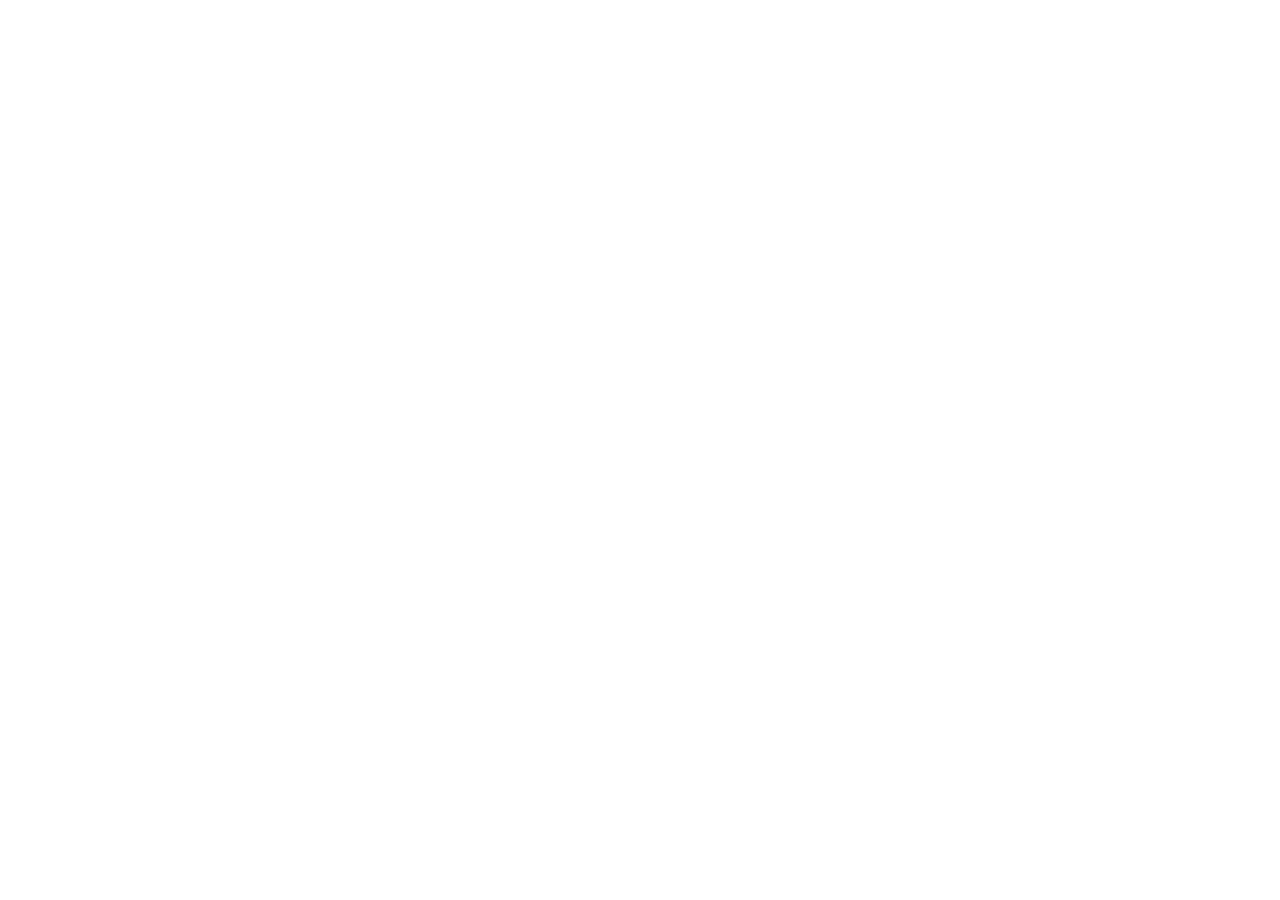
==== commit 8cdf6f70: "Redirect admin portal to GAS hosted secure dashboard" ====
--- a/admin.html
+++ b/admin.html
@@ -1,27 +1,23 @@
 <!DOCTYPE html>
 <html lang="zh-Hant">
 <head>
-<meta charset="UTF-8"><meta name="viewport" content="width=device-width, initial-scale=1.0"><title>南帝精密報修管理後台</title>
-<style>
-:root{--main:#1f4e79;--bg:#f3f5f7;--border:#d6dee7;--good:#eaf7ea;--bad:#fff0f0}*{box-sizing:border-box}body{margin:0;font-family:"Microsoft JhengHei",Arial,sans-serif;background:var(--bg);color:#222}.wrap{max-width:940px;margin:0 auto;padding:24px 16px 60px}.hero{background:var(--main);color:#fff;padding:28px 22px;border-radius:16px;margin-bottom:18px;box-shadow:0 8px 20px #0002}.hero h1{margin:0 0 8px;font-size:28px}.hero p{margin:0;line-height:1.7}.card{background:#fff;border-radius:16px;padding:22px;box-shadow:0 3px 14px #0001;margin-bottom:18px}.card h2{margin:0 0 14px;font-size:22px;color:var(--main)}label{display:block;font-weight:bold;margin:14px 0 6px}input,select,textarea{width:100%;border:1px solid var(--border);border-radius:10px;padding:12px;font-size:16px;background:#fff}textarea{min-height:96px;resize:vertical}.grid2{display:grid;grid-template-columns:1fr 1fr;gap:12px}.hint{color:#666;font-size:14px;line-height:1.6;margin-top:6px}.btn{width:100%;margin-top:16px;border:0;border-radius:12px;padding:14px 18px;color:#fff;background:var(--main);font-size:18px;font-weight:bold;cursor:pointer}.btn.secondary{background:#555}.btn:disabled{opacity:.6;cursor:not-allowed}.result{display:none;margin-top:16px;padding:14px;border-radius:12px;line-height:1.7;background:#eef6ff}.success{background:var(--good)!important;border-left:5px solid #3c9d40}.error{background:var(--bad)!important;border-left:5px solid #d33}.repair-item{border:1px solid #d9e1ea;border-radius:12px;padding:14px;margin-top:12px;background:#fff}.repair-item.urgent{background:#ffeaea;border-left:5px solid #d33}.repair-id{font-size:18px;font-weight:bold;color:var(--main);margin-bottom:8px}.status{display:inline-block;font-weight:bold;border-radius:999px;padding:4px 10px;margin-bottom:8px;background:#eee}.waiting{background:#fff2cc}.doing{background:#d9eaf7}.done{background:#d9ead3}.hold{background:#eadcf8}.row{line-height:1.8;word-break:break-word}a{color:var(--main);font-weight:bold}.mini-btn{width:auto;margin:9px 0 0;padding:9px 14px;font-size:15px;border-radius:10px}.quick-actions{margin-top:14px;background:#f6f8fa;border:1px solid var(--border);border-radius:12px;padding:12px}.quick-title{color:var(--main);font-weight:bold}.quick-btn{width:auto;margin:8px 8px 0 0;padding:10px 14px;font-size:15px}.quick-btn.purple{background:#7052a0}.quick-btn.green{background:#3c7d40}.admin-selected{display:none;background:#fff8e1;border-left:5px solid #f6b400;padding:12px;border-radius:12px;margin-top:14px;line-height:1.7}.stats-grid{display:grid;grid-template-columns:repeat(4,1fr);gap:10px;margin-top:10px}.stat-box{border:1px solid var(--border);background:#fff;border-radius:12px;padding:12px}.stat-num{font-size:24px;font-weight:bold;color:var(--main)}.footer-note{color:#666;font-size:14px;line-height:1.7;margin-top:20px}@media(max-width:700px){.hero h1{font-size:24px}.card{padding:18px}.grid2,.stats-grid{grid-template-columns:1fr}}
-</style></head>
-<body><div class="wrap"><div class="hero"><h1>南帝精密報修管理後台</h1><p>供管理者查詢、接單、安排完成日期與更新處理進度。</p></div>
-<section class="card"><h2>案件查詢與處理</h2><form id="adminForm">
-<label>管理密碼</label><input type="password" name="password" id="adminPassword" required placeholder="請輸入管理密碼">
-<div class="grid2"><div><label>案件狀態篩選</label><select id="adminListStatus"><option>待處理</option><option>處理中</option><option>暫緩</option><option>已完成</option><option>全部</option></select></div><div><label>查詢案件</label><button type="button" class="btn" onclick="loadAdminRepairs()">列出案件</button></div></div>
-<button type="button" class="btn secondary" onclick="loadStats()">查看統計</button><div id="adminStatsResult" class="result"></div><div id="adminListResult" class="result"></div><div id="adminSelectedInfo" class="admin-selected"></div>
-<label>報修編號</label><input type="text" name="caseId" id="adminCaseId" required placeholder="請從上方案件點選帶入">
-<label>狀態</label><select name="status" id="adminStatus" required><option>待處理</option><option>處理中</option><option>已完成</option><option>暫緩</option></select>
-<div class="quick-actions"><div class="quick-title">一鍵更新狀態</div><div class="hint">請先從上方案件清單點選一筆案件，再使用下方快速按鈕。</div><button type="button" class="btn quick-btn" onclick="quickSet('處理中')">改為處理中</button><button type="button" class="btn quick-btn purple" onclick="quickSet('暫緩')">改為暫緩</button><button type="button" class="btn quick-btn green" onclick="quickSet('已完成')">改為已完成</button></div>
-<label>負責人</label><input type="text" name="owner" id="adminOwner" placeholder="例如：陳先生"><label>預定完成日</label><input type="date" name="dueDate" id="adminDueDate"><label>備註</label><textarea name="note" id="adminNote" placeholder="例如：已通知水電，預計明天下午處理。"></textarea><button id="submitAdminBtn" class="btn secondary" type="submit">更新狀態</button></form><div id="adminResult" class="result"></div></section><div class="footer-note">此頁為管理者專用，請勿將管理密碼提供給一般報修人員。</div></div>
-<script>
-const GAS_WEBAPP_URL='https://script.google.com/macros/s/AKfycbwZGtu0iZI4AavFB39zEygscZorsvTIdnniu2EJqHiKjo76A5WQ3G32F8M7O5M1Nfdqcw/exec';let adminRepairCache=[];
-function showResult(id,html,type='success'){const b=document.getElementById(id);b.innerHTML=html;b.className='result '+type;b.style.display='block'}function formToParams(form){const fd=new FormData(form),p=new URLSearchParams();for(const[k,v]of fd.entries())p.append(k,v);return p}function jsonp(box,url,callback){const name='cb_'+Date.now()+'_'+Math.floor(Math.random()*999),script=document.createElement('script');window[name]=data=>{callback(data);delete window[name];script.remove()};script.src=url+'&callback='+name;script.onerror=()=>showResult(box,'讀取失敗，請確認 GAS 已重新部署。','error');document.body.appendChild(script)}
-function loadAdminRepairs(){const password=document.getElementById('adminPassword').value.trim(),status=document.getElementById('adminListStatus').value;if(!password){showResult('adminListResult','請先輸入管理密碼。','error');return}clearSelection();showResult('adminListResult','案件讀取中…','success');jsonp('adminListResult',GAS_WEBAPP_URL+'?action=listRepairs&password='+encodeURIComponent(password)+'&status='+encodeURIComponent(status),renderAdminList)}
-function photoLinks(item){let links=[];['照片連結','照片連結2','照片連結3'].forEach((key,i)=>{if(item[key])links.push(`<a href="${escapeHtml(item[key])}" target="_blank" rel="noopener">查看照片 ${i+1}</a>`)});return links.length?`<div class="row"><strong>照片：</strong>${links.join('　')}</div>`:'<div class="row"><strong>照片：</strong>-</div>'}
-function renderAdminList(data){if(!data.success){showResult('adminListResult',data.message||'讀取失敗。','error');return}adminRepairCache=data.results||[];if(!adminRepairCache.length){showResult('adminListResult','目前沒有符合條件的案件。','success');return}let html=`<strong>${escapeHtml(document.getElementById('adminListStatus').value)}：${data.count} 筆</strong>`;adminRepairCache.forEach((item,i)=>{const urgent=item['緊急程度']==='急件'||item['緊急程度']==='停工／危險'?' urgent':'';html+=`<div class="repair-item${urgent}"><div class="repair-id">${escapeHtml(item['報修編號'])}</div><div class="status ${statusClass(item['狀態'])}">${escapeHtml(item['狀態']||'待處理')}</div><div class="row"><strong>建立時間：</strong>${escapeHtml(item['建立時間'])}</div><div class="row"><strong>報修人：</strong>${escapeHtml(item['姓名'])}　${escapeHtml(item['部門']||'')}</div><div class="row"><strong>地點：</strong>${escapeHtml(item['地點'])}</div><div class="row"><strong>類型／緊急：</strong>${escapeHtml(item['問題類型'])}／${escapeHtml(item['緊急程度']||'一般')}</div><div class="row"><strong>問題：</strong>${escapeHtml(item['問題說明'])}</div>${photoLinks(item)}<div class="row"><strong>負責人：</strong>${escapeHtml(item['負責人']||'-')}</div><div class="row"><strong>預定完成日：</strong>${escapeHtml(item['預定完成日']||'-')}</div><div class="row"><strong>備註：</strong>${escapeHtml(item['備註']||'-')}</div><button type="button" class="btn mini-btn" onclick="selectCase(${i})">選擇此案件</button></div>`});showResult('adminListResult',html,'success')}
-function loadStats(){const password=document.getElementById('adminPassword').value.trim();if(!password){showResult('adminStatsResult','請先輸入管理密碼。','error');return}jsonp('adminStatsResult',GAS_WEBAPP_URL+'?action=stats&password='+encodeURIComponent(password),renderStats)}function renderStats(data){if(!data.success){showResult('adminStatsResult',data.message||'統計讀取失敗。','error');return}const s=data.stats||{};let html='<strong>案件統計</strong><div class="stats-grid">';['全部','待處理','處理中','暫緩','已完成','逾期','本月新增','平均完成天數'].forEach(k=>{html+=`<div class="stat-box"><div>${k}</div><div class="stat-num">${escapeHtml(s[k]??0)}</div></div>`});html+='</div>';showResult('adminStatsResult',html,'success')}
-function clearSelection(){document.getElementById('adminCaseId').value='';document.getElementById('adminStatus').value='待處理';document.getElementById('adminOwner').value='';document.getElementById('adminDueDate').value='';document.getElementById('adminNote').value='';document.getElementById('adminSelectedInfo').style.display='none';document.getElementById('adminResult').style.display='none'}function selectCase(index){const item=adminRepairCache[index];if(!item)return;const oldStatus=item['狀態']||'待處理',newStatus=oldStatus==='待處理'?'處理中':oldStatus;document.getElementById('adminCaseId').value=item['報修編號']||'';document.getElementById('adminStatus').value=newStatus;document.getElementById('adminOwner').value=item['負責人']||'';document.getElementById('adminDueDate').value=toDateInput(item['預定完成日']);document.getElementById('adminNote').value=item['備註']||'';const b=document.getElementById('adminSelectedInfo');b.innerHTML=`<strong>已選擇案件：</strong>${escapeHtml(item['報修編號'])}<br><strong>地點：</strong>${escapeHtml(item['地點'])}<br><strong>問題：</strong>${escapeHtml(item['問題說明'])}<br><strong>原本狀態：</strong>${escapeHtml(oldStatus)}<br><strong>準備更新狀態：</strong>${escapeHtml(newStatus)}`;b.style.display='block';b.scrollIntoView({behavior:'smooth',block:'center'})}
-function quickSet(status){if(!document.getElementById('adminCaseId').value){showResult('adminResult','請先選擇案件。','error');return}document.getElementById('adminStatus').value=status;if(status==='已完成'&&!document.getElementById('adminNote').value)document.getElementById('adminNote').value='已完成處理。';document.getElementById('adminForm').requestSubmit()}
-document.getElementById('adminForm').addEventListener('submit',async function(e){e.preventDefault();if(!document.getElementById('adminCaseId').value){showResult('adminResult','請先選擇案件。','error');return}const btn=document.getElementById('submitAdminBtn'),params=formToParams(this);params.append('action','update');btn.disabled=true;btn.innerText='更新中...';showResult('adminResult','更新中，請稍候…','success');try{await fetch(GAS_WEBAPP_URL,{method:'POST',mode:'no-cors',body:params});showResult('adminResult','已送出更新，系統將重新整理案件列表。','success');setTimeout(loadAdminRepairs,900)}catch(error){showResult('adminResult','更新失敗，請稍後再試。','error')}finally{btn.disabled=false;btn.innerText='更新狀態'}});function toDateInput(value){const m=String(value||'').trim().match(/^(\d{4})[\/\-](\d{1,2})[\/\-](\d{1,2})/);return m?`${m[1]}-${String(m[2]).padStart(2,'0')}-${String(m[3]).padStart(2,'0')}`:''}function statusClass(s){return s==='待處理'?'waiting':s==='處理中'?'doing':s==='已完成'?'done':s==='暫緩'?'hold':''}function escapeHtml(text){return String(text??'').replaceAll('&','&amp;').replaceAll('<','&lt;').replaceAll('>','&gt;').replaceAll('"','&quot;').replaceAll("'",'&#039;')}
-</script></body></html>+  <meta charset="UTF-8">
+  <meta name="viewport" content="width=device-width, initial-scale=1.0">
+  <title>前往南帝精密報修管理後台</title>
+  <meta http-equiv="refresh" content="0; url=https://script.google.com/macros/s/AKfycbwZGtu0iZI4AavFB39zEygscZorsvTIdnniu2EJqHiKjo76A5WQ3G32F8M7O5M1Nfdqcw/exec?page=admin">
+  <style>
+    body{margin:0;font-family:"Microsoft JhengHei",Arial,sans-serif;background:#f3f5f7;color:#222}
+    .box{max-width:560px;margin:80px auto;background:#fff;padding:32px 24px;border-radius:16px;box-shadow:0 3px 14px rgba(0,0,0,.08);text-align:center}
+    h1{color:#1f4e79;font-size:24px;margin:0 0 14px}
+    p{line-height:1.8;color:#555}
+    a{display:inline-block;margin-top:14px;background:#1f4e79;color:#fff;text-decoration:none;padding:13px 20px;border-radius:10px;font-weight:bold}
+  </style>
+</head>
+<body>
+  <div class="box">
+    <h1>南帝精密報修管理後台</h1>
+    <p>正在前往安全管理頁面……<br>管理者請由安全後台登入處理案件。</p>
+    <a href="https://script.google.com/macros/s/AKfycbwZGtu0iZI4AavFB39zEygscZorsvTIdnniu2EJqHiKjo76A5WQ3G32F8M7O5M1Nfdqcw/exec?page=admin">前往管理後台</a>
+  </div>
+</body>
+</html>
